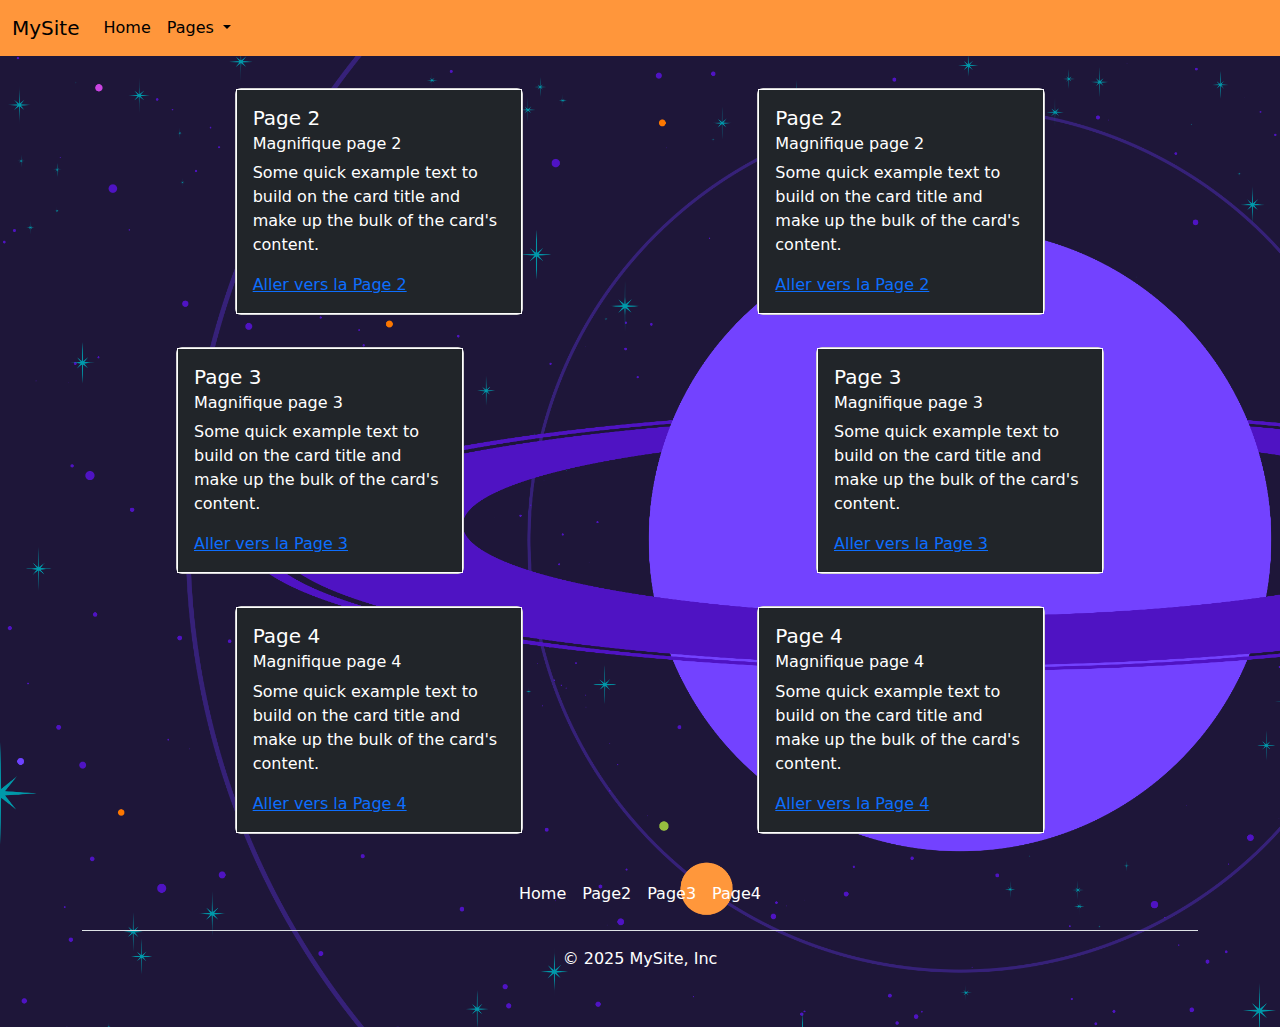
==== index.html @ c5cd26aa "changed dropdown menu colors" ====
<!DOCTYPE html>
<html lang="fr">
  <head>
    <meta charset="UTF-8" />
    <meta name="viewport" content="width=device-width, initial-scale=1.0" />
    <link
      href="https://cdn.jsdelivr.net/npm/bootstrap@5.3.3/dist/css/bootstrap.min.css"
      rel="stylesheet"
      integrity="sha384-QWTKZyjpPEjISv5WaRU9OFeRpok6YctnYmDr5pNlyT2bRjXh0JMhjY6hW+ALEwIH"
      crossorigin="anonymous"
    />
    <script
      src="https://cdn.jsdelivr.net/npm/@popperjs/core@2.11.8/dist/umd/popper.min.js"
      integrity="sha384-I7E8VVD/ismYTF4hNIPjVp/Zjvgyol6VFvRkX/vR+Vc4jQkC+hVqc2pM8ODewa9r"
      crossorigin="anonymous"
      defer
    ></script>
    <script
      src="https://cdn.jsdelivr.net/npm/bootstrap@5.3.3/dist/js/bootstrap.min.js"
      integrity="sha384-0pUGZvbkm6XF6gxjEnlmuGrJXVbNuzT9qBBavbLwCsOGabYfZo0T0to5eqruptLy"
      crossorigin="anonymous"
      defer
    ></script>
    <link rel="stylesheet" href="./public/styles/style.css" />
    <title>MySite</title>
  </head>
  <body>
    <!-- NAVBAR -->
    <nav class="navbar navbar-expand-lg">
      <div class="container-fluid">
        <a class="navbar-brand" href="./index.html">MySite</a>
        <button
          class="navbar-toggler"
          type="button"
          data-bs-toggle="collapse"
          data-bs-target="#navbarNavDropdown"
          aria-controls="navbarNavDropdown"
          aria-expanded="false"
          aria-label="Toggle navigation"
        >
          <span class="navbar-toggler-icon"></span>
        </button>
        <div class="collapse navbar-collapse" id="navbarNavDropdown">
          <ul class="navbar-nav">
            <li class="nav-item">
              <a class="nav-link active" aria-current="page" href="./index.html"
                >Home</a
              >
            </li>
            <li class="nav-item dropdown">
              <a
                class="nav-link dropdown-toggle text-black"
                href="#"
                role="button"
                data-bs-toggle="dropdown"
                aria-expanded="false"
              >
                Pages
              </a>
              <ul class="dropdown-menu bg-dark text-white">
                <li>
                  <a class="dropdown-item text-white" href="./public/pages/page2.html"
                    >Page2</a
                  >
                </li>
                <li>
                  <a class="dropdown-item text-white" href="./public/pages/page3.html"
                    >Page3</a
                  >
                </li>
                <li>
                  <a class="dropdown-item text-white" href="./public/pages/page4.html"
                    >Page4</a
                  >
                </li>
                <hr />
                <li>
                  <a class="dropdown-item text-white" href="./index.html">Home</a>
                </li>
              </ul>
            </li>
          </ul>
        </div>
      </div>
    </nav>
    <!-- CONTENT -->
    <!-- SECTION1 -->
    <section class="d-flex justify-content-evenly">
      <!-- CARD1 -->
      <div class="card text-white" style="width: 18rem">
        <div class="card-body bg-dark border border-1 border-white">
          <h5 class="card-title">Page 2</h5>
          <h6 class="card-subtitle mb-2">Magnifique page 2</h6>
          <p class="card-text">
            Some quick example text to build on the card title and make up the
            bulk of the card's content.
          </p>
          <a href="./public/pages/page2.html" class="card-link"
            >Aller vers la Page 2</a
          >
        </div>
      </div>
      <!-- CARD2 -->
      <div class="card text-white" style="width: 18rem">
        <div class="card-body bg-dark border border-1 border-white">
          <h5 class="card-title">Page 2</h5>
          <h6 class="card-subtitle mb-2">Magnifique page 2</h6>
          <p class="card-text">
            Some quick example text to build on the card title and make up the
            bulk of the card's content.
          </p>
          <a href="./public/pages/page2.html" class="card-link"
            >Aller vers la Page 2</a
          >
        </div>
      </div>
    </section>
    <!-- SECTION2 -->
    <section class="d-flex justify-content-around">
      <!-- CARD1 -->
      <div class="card text-white" style="width: 18rem">
        <div class="card-body bg-dark border border-1 border-white">
          <h5 class="card-title">Page 3</h5>
          <h6 class="card-subtitle mb-2">Magnifique page 3</h6>
          <p class="card-text">
            Some quick example text to build on the card title and make up the
            bulk of the card's content.
          </p>
          <a href="./public/pages/page3.html" class="card-link"
            >Aller vers la Page 3</a
          >
        </div>
      </div>
      <!-- CARD2 -->
      <div class="card text-white" style="width: 18rem">
        <div class="card-body bg-dark border border-1 border-white">
          <h5 class="card-title">Page 3</h5>
          <h6 class="card-subtitle mb-2">Magnifique page 3</h6>
          <p class="card-text">
            Some quick example text to build on the card title and make up the
            bulk of the card's content.
          </p>
          <a href="./public/pages/page3.html" class="card-link"
            >Aller vers la Page 3</a
          >
        </div>
      </div>
    </section>
    <!-- SECTION3 -->
    <section class="d-flex justify-content-evenly">
      <!-- CARD1 -->
      <div class="card text-white" style="width: 18rem">
        <div class="card-body bg-dark border border-1 border-white">
          <h5 class="card-title">Page 4</h5>
          <h6 class="card-subtitle mb-2">Magnifique page 4</h6>
          <p class="card-text">
            Some quick example text to build on the card title and make up the
            bulk of the card's content.
          </p>
          <a href="./public/pages/page4.html" class="card-link"
            >Aller vers la Page 4</a
          >
        </div>
      </div>
      <!-- CARD2 -->
      <div class="card text-white" style="width: 18rem">
        <div class="card-body bg-dark border border-1 border-white">
          <h5 class="card-title">Page 4</h5>
          <h6 class="card-subtitle mb-2">Magnifique page 4</h6>
          <p class="card-text">
            Some quick example text to build on the card title and make up the
            bulk of the card's content.
          </p>
          <a href="./public/pages/page4.html" class="card-link"
            >Aller vers la Page 4</a
          >
        </div>
      </div>
    </section>
    <!-- FOOTER -->
    <div class="container">
      <footer class="py-3 my-4">
        <ul class="nav justify-content-center border-bottom pb-3 mb-3">
          <li class="nav-item">
            <a href="./index.html" class="nav-link px-2 text-white">Home</a>
          </li>
          <li class="nav-item">
            <a href="./public/pages/page2.html" class="nav-link px-2 text-white"
              >Page2</a
            >
          </li>
          <li class="nav-item">
            <a href="./public/pages/page3.html" class="nav-link px-2 text-white"
              >Page3</a
            >
          </li>
          <li class="nav-item">
            <a href="./public/pages/page4.html" class="nav-link px-2 text-white"
              >Page4</a
            >
          </li>
        </ul>
        <p class="text-center text-white">© 2025 MySite, Inc</p>
      </footer>
    </div>
  </body>
</html>
---- public/styles/style.css ----
body {
  /* background-color: rgb(75, 73, 73); */
  background-image: url("../../public/assets/a.png");
}

nav {
  background-color: #FF963B;
}

section {
  padding-top: 2rem;
}
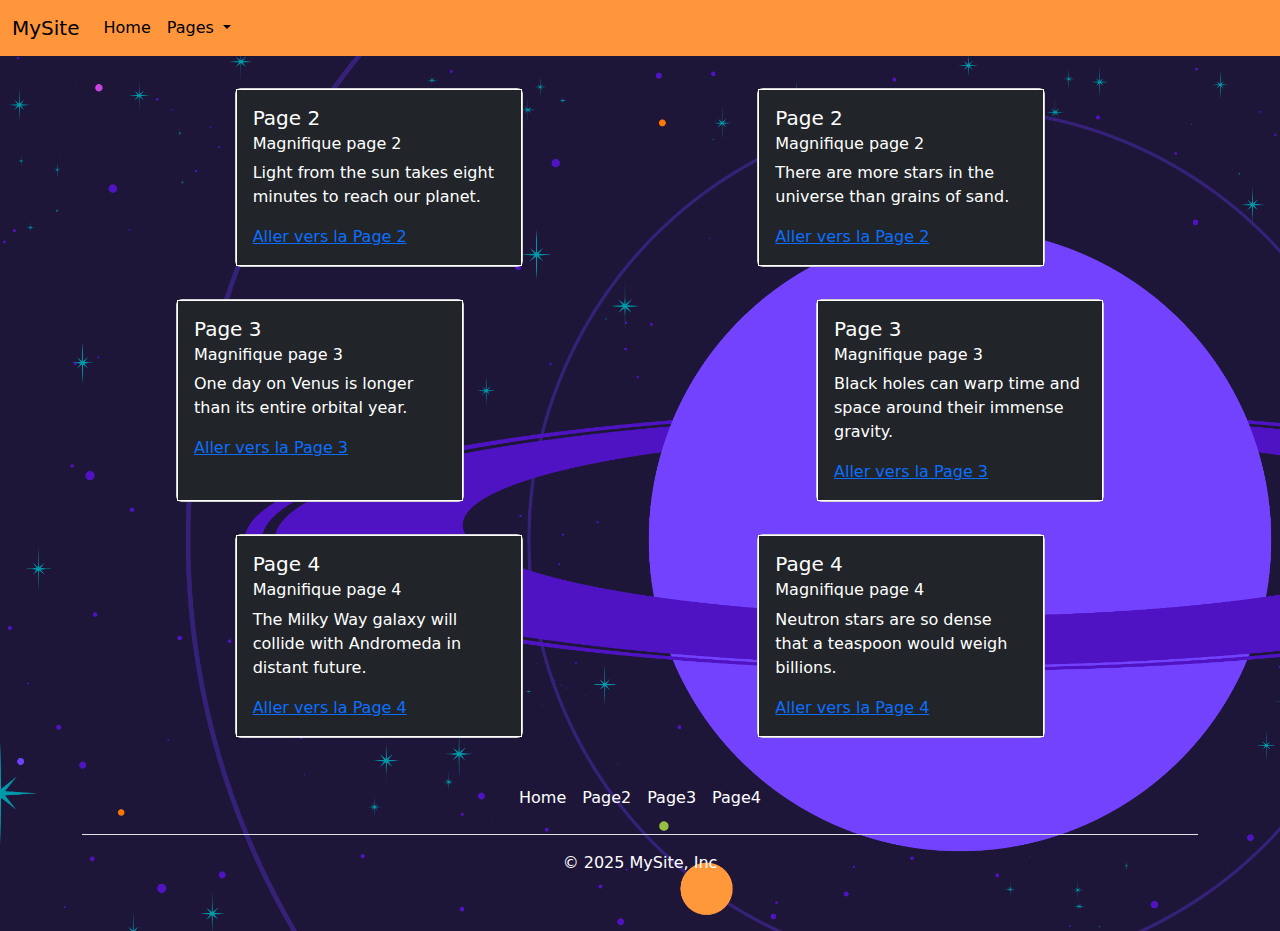
==== commit f55075d7: "add fun facts about the universe to each card" ====
--- a/index.html
+++ b/index.html
@@ -1,5 +1,5 @@
 <!DOCTYPE html>
-<html lang="fr">
+<html lang="en">
   <head>
     <meta charset="UTF-8" />
     <meta name="viewport" content="width=device-width, initial-scale=1.0" />
@@ -59,23 +59,31 @@
               </a>
               <ul class="dropdown-menu bg-dark text-white">
                 <li>
-                  <a class="dropdown-item text-white" href="./public/pages/page2.html"
+                  <a
+                    class="dropdown-item text-white"
+                    href="./public/pages/page2.html"
                     >Page2</a
                   >
                 </li>
                 <li>
-                  <a class="dropdown-item text-white" href="./public/pages/page3.html"
+                  <a
+                    class="dropdown-item text-white"
+                    href="./public/pages/page3.html"
                     >Page3</a
                   >
                 </li>
                 <li>
-                  <a class="dropdown-item text-white" href="./public/pages/page4.html"
+                  <a
+                    class="dropdown-item text-white"
+                    href="./public/pages/page4.html"
                     >Page4</a
                   >
                 </li>
                 <hr />
                 <li>
-                  <a class="dropdown-item text-white" href="./index.html">Home</a>
+                  <a class="dropdown-item text-white" href="./index.html"
+                    >Home</a
+                  >
                 </li>
               </ul>
             </li>
@@ -92,8 +100,7 @@
           <h5 class="card-title">Page 2</h5>
           <h6 class="card-subtitle mb-2">Magnifique page 2</h6>
           <p class="card-text">
-            Some quick example text to build on the card title and make up the
-            bulk of the card's content.
+            Light from the sun takes eight minutes to reach our planet.
           </p>
           <a href="./public/pages/page2.html" class="card-link"
             >Aller vers la Page 2</a
@@ -106,8 +113,7 @@
           <h5 class="card-title">Page 2</h5>
           <h6 class="card-subtitle mb-2">Magnifique page 2</h6>
           <p class="card-text">
-            Some quick example text to build on the card title and make up the
-            bulk of the card's content.
+            There are more stars in the universe than grains of sand.
           </p>
           <a href="./public/pages/page2.html" class="card-link"
             >Aller vers la Page 2</a
@@ -123,8 +129,7 @@
           <h5 class="card-title">Page 3</h5>
           <h6 class="card-subtitle mb-2">Magnifique page 3</h6>
           <p class="card-text">
-            Some quick example text to build on the card title and make up the
-            bulk of the card's content.
+            One day on Venus is longer than its entire orbital year.
           </p>
           <a href="./public/pages/page3.html" class="card-link"
             >Aller vers la Page 3</a
@@ -137,8 +142,7 @@
           <h5 class="card-title">Page 3</h5>
           <h6 class="card-subtitle mb-2">Magnifique page 3</h6>
           <p class="card-text">
-            Some quick example text to build on the card title and make up the
-            bulk of the card's content.
+            Black holes can warp time and space around their immense gravity.
           </p>
           <a href="./public/pages/page3.html" class="card-link"
             >Aller vers la Page 3</a
@@ -154,8 +158,7 @@
           <h5 class="card-title">Page 4</h5>
           <h6 class="card-subtitle mb-2">Magnifique page 4</h6>
           <p class="card-text">
-            Some quick example text to build on the card title and make up the
-            bulk of the card's content.
+            The Milky Way galaxy will collide with Andromeda in distant future.
           </p>
           <a href="./public/pages/page4.html" class="card-link"
             >Aller vers la Page 4</a
@@ -168,8 +171,7 @@
           <h5 class="card-title">Page 4</h5>
           <h6 class="card-subtitle mb-2">Magnifique page 4</h6>
           <p class="card-text">
-            Some quick example text to build on the card title and make up the
-            bulk of the card's content.
+            Neutron stars are so dense that a teaspoon would weigh billions.
           </p>
           <a href="./public/pages/page4.html" class="card-link"
             >Aller vers la Page 4</a
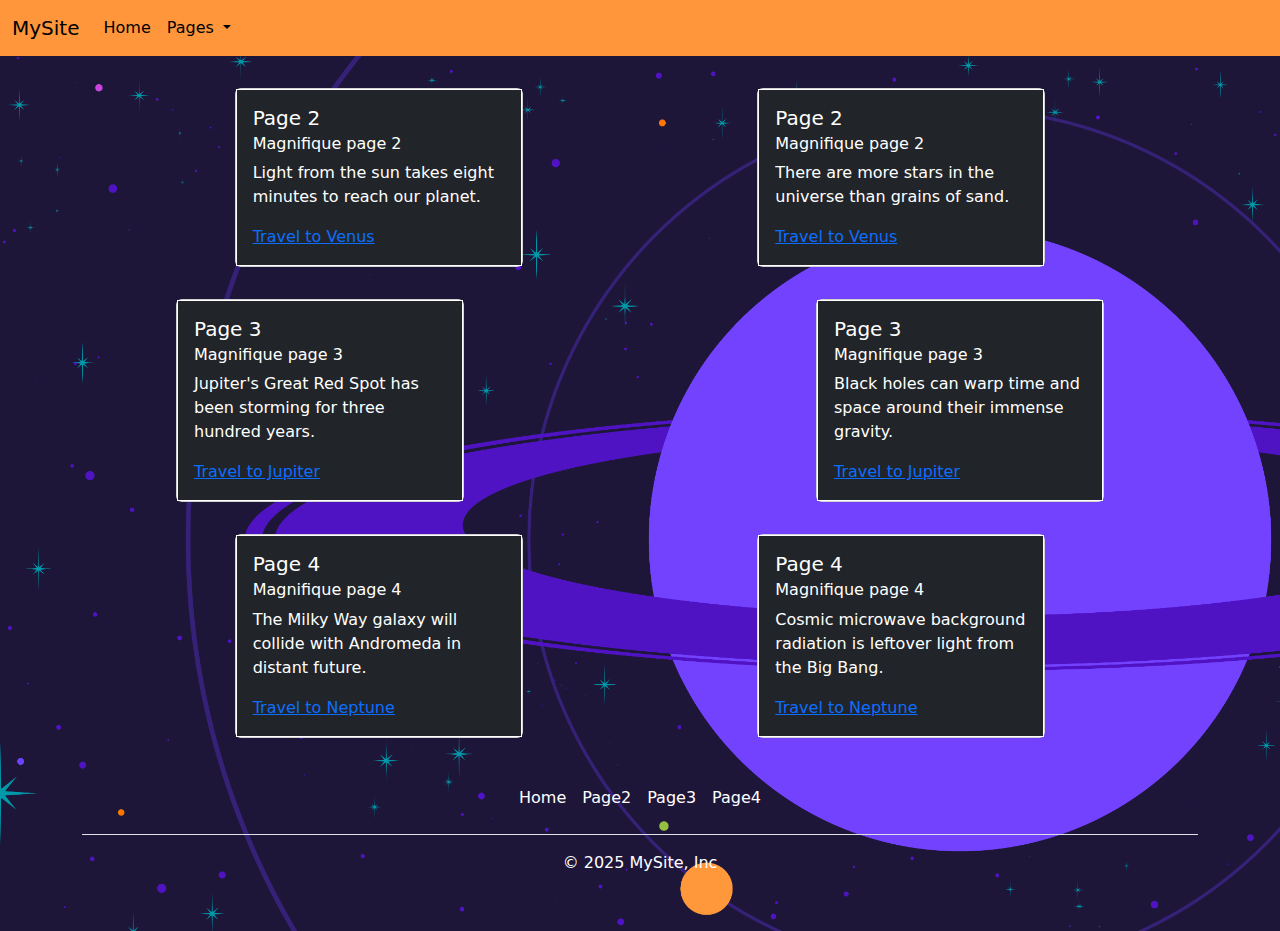
==== commit 3ad4c0c1: "adjusted facts for each card pair so the button fits on similar height" ====
--- a/index.html
+++ b/index.html
@@ -103,7 +103,7 @@
             Light from the sun takes eight minutes to reach our planet.
           </p>
           <a href="./public/pages/page2.html" class="card-link"
-            >Aller vers la Page 2</a
+            >Travel to Venus</a
           >
         </div>
       </div>
@@ -116,7 +116,7 @@
             There are more stars in the universe than grains of sand.
           </p>
           <a href="./public/pages/page2.html" class="card-link"
-            >Aller vers la Page 2</a
+            >Travel to Venus</a
           >
         </div>
       </div>
@@ -129,10 +129,10 @@
           <h5 class="card-title">Page 3</h5>
           <h6 class="card-subtitle mb-2">Magnifique page 3</h6>
           <p class="card-text">
-            One day on Venus is longer than its entire orbital year.
+            Jupiter's Great Red Spot has been storming for three hundred years.
           </p>
           <a href="./public/pages/page3.html" class="card-link"
-            >Aller vers la Page 3</a
+            >Travel to Jupiter</a
           >
         </div>
       </div>
@@ -145,7 +145,7 @@
             Black holes can warp time and space around their immense gravity.
           </p>
           <a href="./public/pages/page3.html" class="card-link"
-            >Aller vers la Page 3</a
+            >Travel to Jupiter</a
           >
         </div>
       </div>
@@ -161,7 +161,7 @@
             The Milky Way galaxy will collide with Andromeda in distant future.
           </p>
           <a href="./public/pages/page4.html" class="card-link"
-            >Aller vers la Page 4</a
+            >Travel to Neptune</a
           >
         </div>
       </div>
@@ -171,10 +171,11 @@
           <h5 class="card-title">Page 4</h5>
           <h6 class="card-subtitle mb-2">Magnifique page 4</h6>
           <p class="card-text">
-            Neutron stars are so dense that a teaspoon would weigh billions.
+            Cosmic microwave background radiation is leftover light from the Big
+            Bang.
           </p>
           <a href="./public/pages/page4.html" class="card-link"
-            >Aller vers la Page 4</a
+            >Travel to Neptune</a
           >
         </div>
       </div>
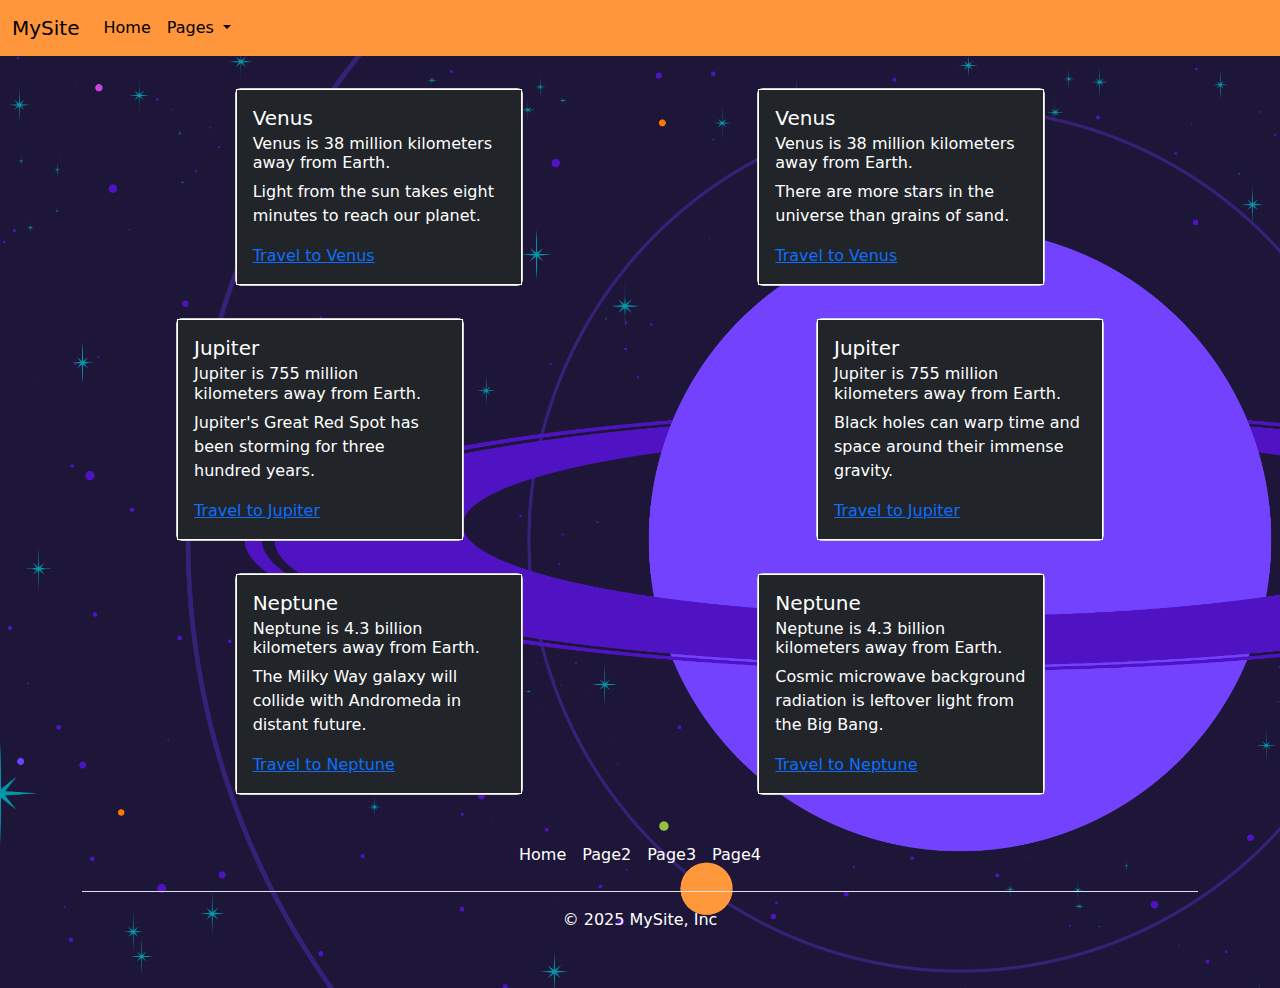
==== commit 6e50bd86: "add distance between planets in cards" ====
--- a/index.html
+++ b/index.html
@@ -97,8 +97,10 @@
       <!-- CARD1 -->
       <div class="card text-white" style="width: 18rem">
         <div class="card-body bg-dark border border-1 border-white">
-          <h5 class="card-title">Page 2</h5>
-          <h6 class="card-subtitle mb-2">Magnifique page 2</h6>
+          <h5 class="card-title">Venus</h5>
+          <h6 class="card-subtitle mb-2">
+            Venus is 38 million kilometers away from Earth.
+          </h6>
           <p class="card-text">
             Light from the sun takes eight minutes to reach our planet.
           </p>
@@ -110,8 +112,10 @@
       <!-- CARD2 -->
       <div class="card text-white" style="width: 18rem">
         <div class="card-body bg-dark border border-1 border-white">
-          <h5 class="card-title">Page 2</h5>
-          <h6 class="card-subtitle mb-2">Magnifique page 2</h6>
+          <h5 class="card-title">Venus</h5>
+          <h6 class="card-subtitle mb-2">
+            Venus is 38 million kilometers away from Earth.
+          </h6>
           <p class="card-text">
             There are more stars in the universe than grains of sand.
           </p>
@@ -126,8 +130,10 @@
       <!-- CARD1 -->
       <div class="card text-white" style="width: 18rem">
         <div class="card-body bg-dark border border-1 border-white">
-          <h5 class="card-title">Page 3</h5>
-          <h6 class="card-subtitle mb-2">Magnifique page 3</h6>
+          <h5 class="card-title">Jupiter</h5>
+          <h6 class="card-subtitle mb-2">
+            Jupiter is 755 million kilometers away from Earth.
+          </h6>
           <p class="card-text">
             Jupiter's Great Red Spot has been storming for three hundred years.
           </p>
@@ -139,8 +145,10 @@
       <!-- CARD2 -->
       <div class="card text-white" style="width: 18rem">
         <div class="card-body bg-dark border border-1 border-white">
-          <h5 class="card-title">Page 3</h5>
-          <h6 class="card-subtitle mb-2">Magnifique page 3</h6>
+          <h5 class="card-title">Jupiter</h5>
+          <h6 class="card-subtitle mb-2">
+            Jupiter is 755 million kilometers away from Earth.
+          </h6>
           <p class="card-text">
             Black holes can warp time and space around their immense gravity.
           </p>
@@ -155,8 +163,10 @@
       <!-- CARD1 -->
       <div class="card text-white" style="width: 18rem">
         <div class="card-body bg-dark border border-1 border-white">
-          <h5 class="card-title">Page 4</h5>
-          <h6 class="card-subtitle mb-2">Magnifique page 4</h6>
+          <h5 class="card-title">Neptune</h5>
+          <h6 class="card-subtitle mb-2">
+            Neptune is 4.3 billion kilometers away from Earth.
+          </h6>
           <p class="card-text">
             The Milky Way galaxy will collide with Andromeda in distant future.
           </p>
@@ -168,8 +178,10 @@
       <!-- CARD2 -->
       <div class="card text-white" style="width: 18rem">
         <div class="card-body bg-dark border border-1 border-white">
-          <h5 class="card-title">Page 4</h5>
-          <h6 class="card-subtitle mb-2">Magnifique page 4</h6>
+          <h5 class="card-title">Neptune</h5>
+          <h6 class="card-subtitle mb-2">
+            Neptune is 4.3 billion kilometers away from Earth.
+          </h6>
           <p class="card-text">
             Cosmic microwave background radiation is leftover light from the Big
             Bang.
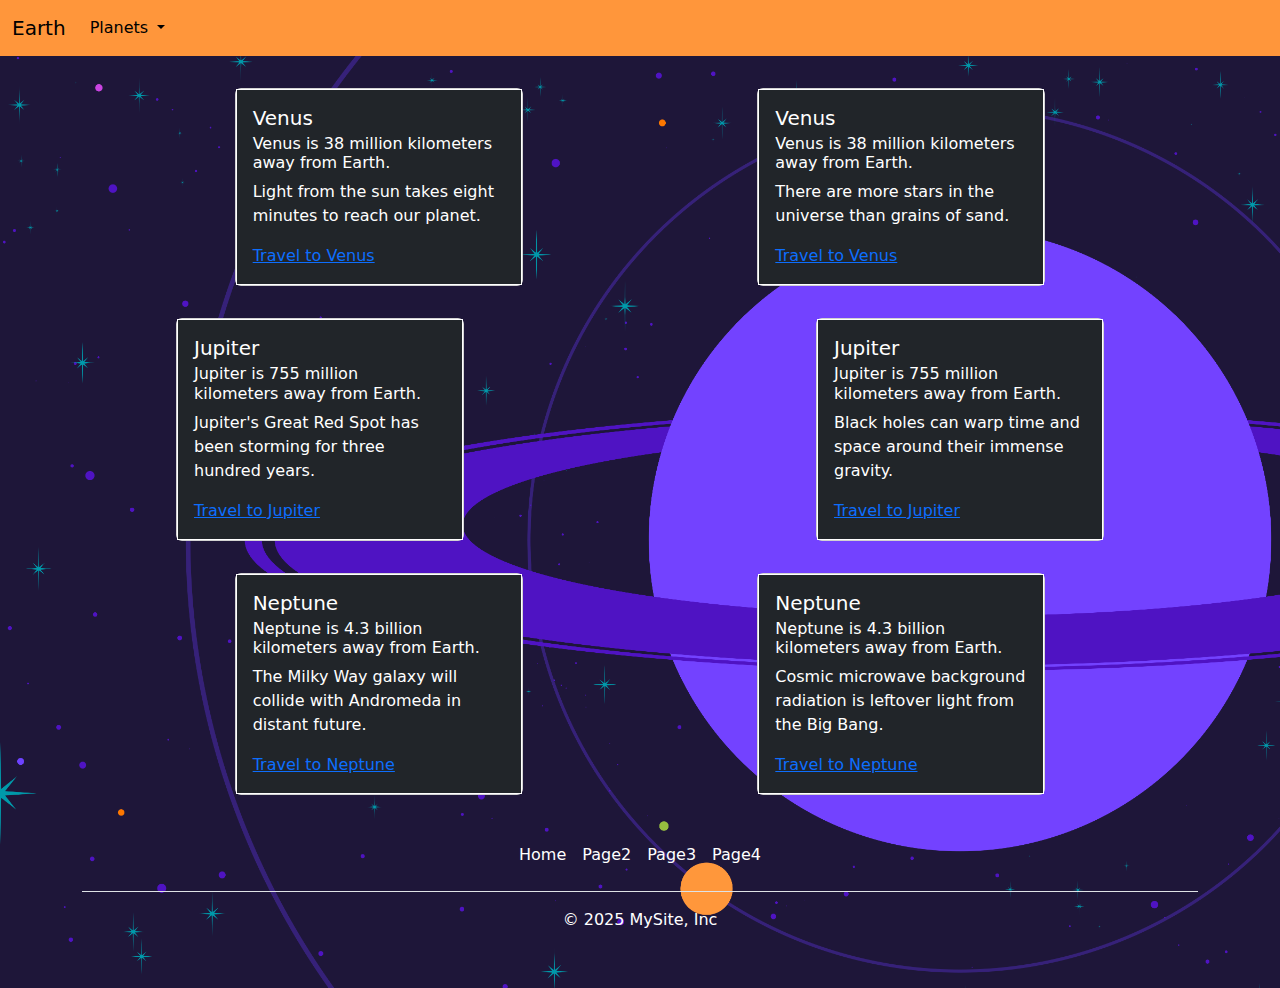
==== commit 2728b1e1: "changed placeholders to universe theme" ====
--- a/index.html
+++ b/index.html
@@ -22,13 +22,13 @@
       defer
     ></script>
     <link rel="stylesheet" href="./public/styles/style.css" />
-    <title>MySite</title>
+    <title>Universe</title>
   </head>
   <body>
     <!-- NAVBAR -->
     <nav class="navbar navbar-expand-lg">
       <div class="container-fluid">
-        <a class="navbar-brand" href="./index.html">MySite</a>
+        <a class="navbar-brand" href="./index.html">Earth</a>
         <button
           class="navbar-toggler"
           type="button"
@@ -43,10 +43,6 @@
         <div class="collapse navbar-collapse" id="navbarNavDropdown">
           <ul class="navbar-nav">
             <li class="nav-item">
-              <a class="nav-link active" aria-current="page" href="./index.html"
-                >Home</a
-              >
-            </li>
             <li class="nav-item dropdown">
               <a
                 class="nav-link dropdown-toggle text-black"
@@ -55,28 +51,28 @@
                 data-bs-toggle="dropdown"
                 aria-expanded="false"
               >
-                Pages
+                Planets
               </a>
               <ul class="dropdown-menu bg-dark text-white">
                 <li>
                   <a
                     class="dropdown-item text-white"
                     href="./public/pages/page2.html"
-                    >Page2</a
+                    >Venus</a
                   >
                 </li>
                 <li>
                   <a
                     class="dropdown-item text-white"
                     href="./public/pages/page3.html"
-                    >Page3</a
+                    >Jupiter</a
                   >
                 </li>
                 <li>
                   <a
                     class="dropdown-item text-white"
                     href="./public/pages/page4.html"
-                    >Page4</a
+                    >Neptune</a
                   >
                 </li>
                 <hr />
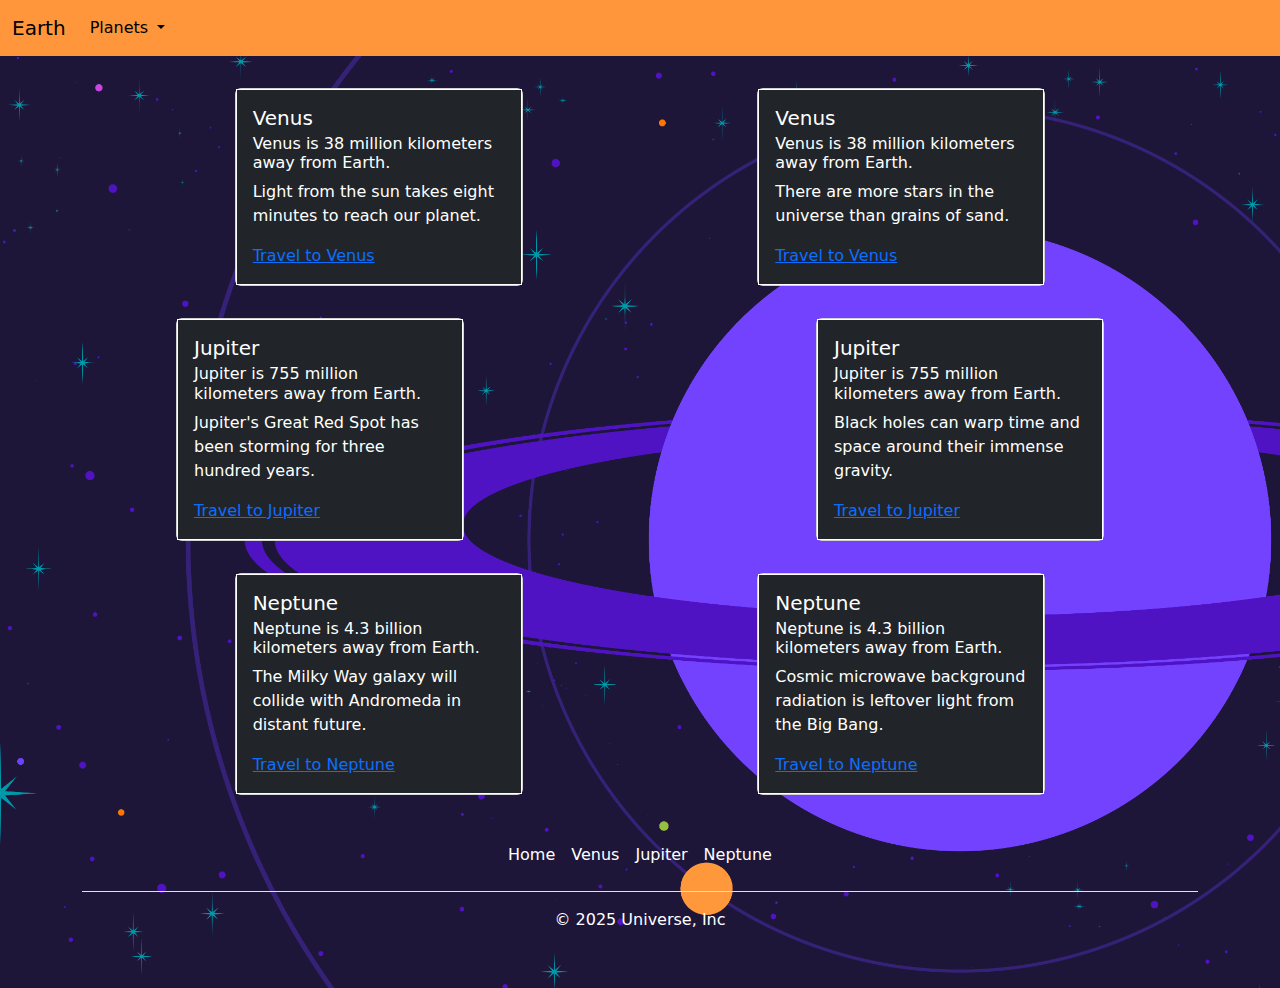
==== commit b0630ac7: "adjusted footer to universe theme" ====
--- a/index.html
+++ b/index.html
@@ -197,21 +197,21 @@
           </li>
           <li class="nav-item">
             <a href="./public/pages/page2.html" class="nav-link px-2 text-white"
-              >Page2</a
+              >Venus</a
             >
           </li>
           <li class="nav-item">
             <a href="./public/pages/page3.html" class="nav-link px-2 text-white"
-              >Page3</a
+              >Jupiter</a
             >
           </li>
           <li class="nav-item">
             <a href="./public/pages/page4.html" class="nav-link px-2 text-white"
-              >Page4</a
+              >Neptune</a
             >
           </li>
         </ul>
-        <p class="text-center text-white">© 2025 MySite, Inc</p>
+        <p class="text-center text-white">© 2025 Universe, Inc</p>
       </footer>
     </div>
   </body>
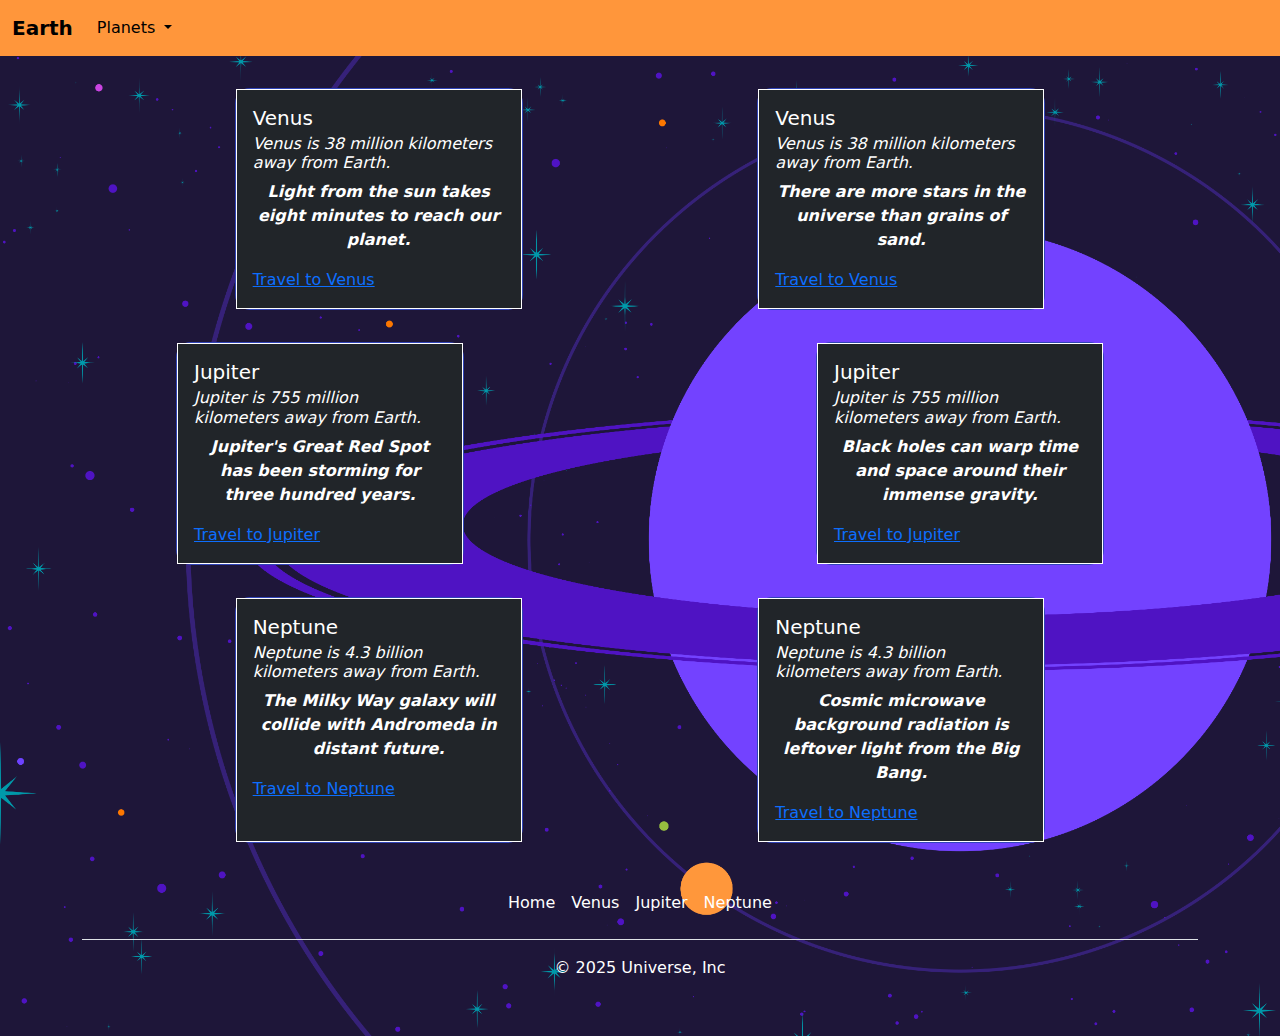
==== commit e60b86f3: "adjusted cards text" ====
--- a/index.html
+++ b/index.html
@@ -28,7 +28,7 @@
     <!-- NAVBAR -->
     <nav class="navbar navbar-expand-lg">
       <div class="container-fluid">
-        <a class="navbar-brand" href="./index.html">Earth</a>
+        <a class="navbar-brand fw-bold" href="./index.html">Earth</a>
         <button
           class="navbar-toggler"
           type="button"
@@ -42,7 +42,7 @@
         </button>
         <div class="collapse navbar-collapse" id="navbarNavDropdown">
           <ul class="navbar-nav">
-            <li class="nav-item">
+            <li class="nav-item"></li>
             <li class="nav-item dropdown">
               <a
                 class="nav-link dropdown-toggle text-black"
@@ -93,11 +93,11 @@
       <!-- CARD1 -->
       <div class="card text-white" style="width: 18rem">
         <div class="card-body bg-dark border border-1 border-white">
-          <h5 class="card-title">Venus</h5>
-          <h6 class="card-subtitle mb-2">
+          <h5 class="card-title text-start">Venus</h5>
+          <h6 class="card-subtitle mb-2 fst-italic text-start">
             Venus is 38 million kilometers away from Earth.
           </h6>
-          <p class="card-text">
+          <p class="card-text fst-italic fw-bold text-center">
             Light from the sun takes eight minutes to reach our planet.
           </p>
           <a href="./public/pages/page2.html" class="card-link"
@@ -108,11 +108,11 @@
       <!-- CARD2 -->
       <div class="card text-white" style="width: 18rem">
         <div class="card-body bg-dark border border-1 border-white">
-          <h5 class="card-title">Venus</h5>
-          <h6 class="card-subtitle mb-2">
+          <h5 class="card-title text-start">Venus</h5>
+          <h6 class="card-subtitle mb-2 fst-italic text-start">
             Venus is 38 million kilometers away from Earth.
           </h6>
-          <p class="card-text">
+          <p class="card-text fst-italic fw-bold text-center">
             There are more stars in the universe than grains of sand.
           </p>
           <a href="./public/pages/page2.html" class="card-link"
@@ -126,11 +126,11 @@
       <!-- CARD1 -->
       <div class="card text-white" style="width: 18rem">
         <div class="card-body bg-dark border border-1 border-white">
-          <h5 class="card-title">Jupiter</h5>
-          <h6 class="card-subtitle mb-2">
+          <h5 class="card-title text-start">Jupiter</h5>
+          <h6 class="card-subtitle mb-2 fst-italic text-start">
             Jupiter is 755 million kilometers away from Earth.
           </h6>
-          <p class="card-text">
+          <p class="card-text fst-italic fw-bold text-center">
             Jupiter's Great Red Spot has been storming for three hundred years.
           </p>
           <a href="./public/pages/page3.html" class="card-link"
@@ -141,11 +141,11 @@
       <!-- CARD2 -->
       <div class="card text-white" style="width: 18rem">
         <div class="card-body bg-dark border border-1 border-white">
-          <h5 class="card-title">Jupiter</h5>
-          <h6 class="card-subtitle mb-2">
+          <h5 class="card-title text-start">Jupiter</h5>
+          <h6 class="card-subtitle mb-2 fst-italic text-start">
             Jupiter is 755 million kilometers away from Earth.
           </h6>
-          <p class="card-text">
+          <p class="card-text fst-italic fw-bold text-center">
             Black holes can warp time and space around their immense gravity.
           </p>
           <a href="./public/pages/page3.html" class="card-link"
@@ -159,11 +159,11 @@
       <!-- CARD1 -->
       <div class="card text-white" style="width: 18rem">
         <div class="card-body bg-dark border border-1 border-white">
-          <h5 class="card-title">Neptune</h5>
-          <h6 class="card-subtitle mb-2">
+          <h5 class="card-title text-start">Neptune</h5>
+          <h6 class="card-subtitle mb-2 fst-italic text-start">
             Neptune is 4.3 billion kilometers away from Earth.
           </h6>
-          <p class="card-text">
+          <p class="card-text fst-italic fw-bold text-center">
             The Milky Way galaxy will collide with Andromeda in distant future.
           </p>
           <a href="./public/pages/page4.html" class="card-link"
@@ -174,11 +174,11 @@
       <!-- CARD2 -->
       <div class="card text-white" style="width: 18rem">
         <div class="card-body bg-dark border border-1 border-white">
-          <h5 class="card-title">Neptune</h5>
-          <h6 class="card-subtitle mb-2">
+          <h5 class="card-title text-start">Neptune</h5>
+          <h6 class="card-subtitle mb-2 fst-italic text-start">
             Neptune is 4.3 billion kilometers away from Earth.
           </h6>
-          <p class="card-text">
+          <p class="card-text fst-italic fw-bold text-center">
             Cosmic microwave background radiation is leftover light from the Big
             Bang.
           </p>
--- a/public/styles/style.css
+++ b/public/styles/style.css
@@ -1,12 +1,34 @@
 body {
-  /* background-color: rgb(75, 73, 73); */
   background-image: url("../../public/assets/a.png");
 }
 
 nav {
-  background-color: #FF963B;
+  background-color: #ff963b;
+}
+.nav-neptune {
+  background-color: #3b53e0;
+}
+.nav-jupiter {
+  background-color: #b47448;
+}
+.nav-venus {
+  background-color: #d69b45;
 }
 
 section {
   padding-top: 2rem;
 }
+
+.card {
+  background-color: #3b53e0;
+  border-radius: 15px;
+}
+.card-neptune {
+  background-color: #3b53e0;
+}
+.card-jupiter {
+  background-color: #b47448;
+}
+.card-venus {
+  background-color: #d69b45;
+}
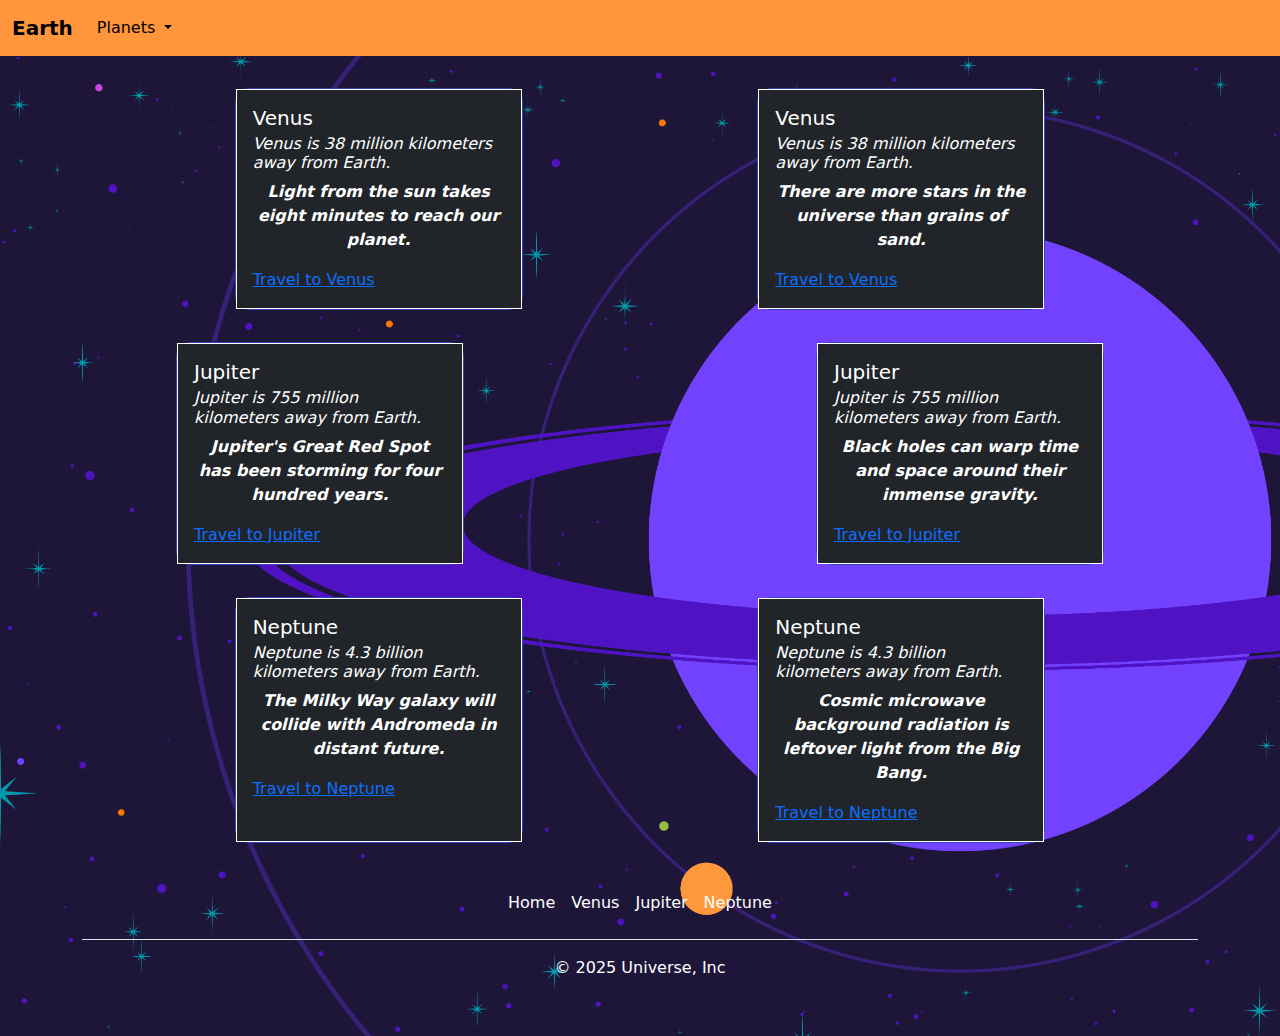
==== commit 2bec38a4: "minor text fix" ====
--- a/index.html
+++ b/index.html
@@ -131,7 +131,7 @@
             Jupiter is 755 million kilometers away from Earth.
           </h6>
           <p class="card-text fst-italic fw-bold text-center">
-            Jupiter's Great Red Spot has been storming for three hundred years.
+            Jupiter's Great Red Spot has been storming for four hundred years.
           </p>
           <a href="./public/pages/page3.html" class="card-link"
             >Travel to Jupiter</a
